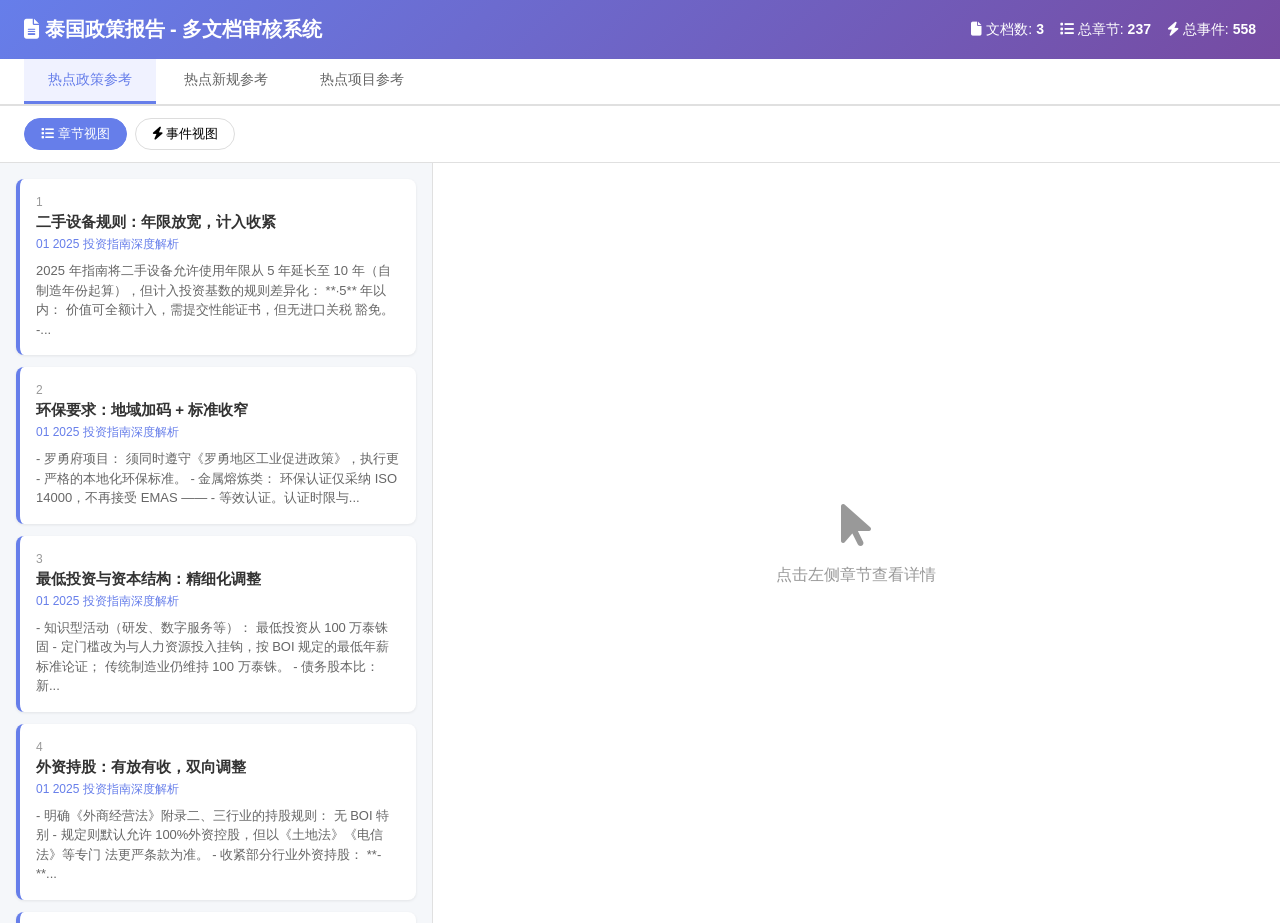
==== index.html @ d4671208 "Set tab view as default index.html" ====
<!DOCTYPE html>
<html lang="zh-CN">
<head>
    <meta charset="UTF-8">
    <meta name="viewport" content="width=device-width, initial-scale=1.0">
    <title>泰国政策报告 - 多文档审核系统</title>
    <link rel="stylesheet" href="https://cdnjs.cloudflare.com/ajax/libs/font-awesome/6.4.0/css/all.min.css">
    <style>
        * { margin: 0; padding: 0; box-sizing: border-box; }
        body { font-family: -apple-system, BlinkMacSystemFont, "Segoe UI", Roboto, sans-serif; background: #f5f7fa; color: #333; }

        .header {
            background: linear-gradient(135deg, #667eea 0%, #764ba2 100%);
            color: white; padding: 16px 24px;
            display: flex; justify-content: space-between; align-items: center;
            box-shadow: 0 2px 10px rgba(0,0,0,0.1);
        }
        .header h1 { font-size: 20px; }
        .header .stats { display: flex; gap: 16px; font-size: 14px; }

        /* Tab Bar */
        .tab-bar {
            background: white; border-bottom: 2px solid #e0e0e0;
            display: flex; padding: 0 24px; gap: 4px;
            box-shadow: 0 1px 3px rgba(0,0,0,0.05);
        }
        .tab-btn {
            padding: 12px 24px; border: none; background: transparent;
            font-size: 14px; font-weight: 500; color: #666; cursor: pointer;
            border-bottom: 3px solid transparent; transition: all 0.2s;
        }
        .tab-btn:hover { color: #333; background: #f8f9fa; }
        .tab-btn.active { color: #667eea; border-bottom-color: #667eea; background: #f0f2ff; }

        /* View Toggle */
        .view-toggle {
            display: flex; gap: 8px; padding: 12px 24px; background: white;
            border-bottom: 1px solid #e0e0e0;
        }
        .view-btn {
            padding: 6px 16px; border: 1px solid #ddd; border-radius: 20px;
            background: white; font-size: 13px; cursor: pointer; transition: all 0.2s;
        }
        .view-btn.active { background: #667eea; color: white; border-color: #667eea; }

        /* Main Content */
        .main-content { display: flex; height: calc(100vh - 140px); }

        /* Left Panel - Sections */
        .sections-panel {
            flex: 1; overflow-y: auto; padding: 16px;
            background: #f5f7fa;
        }
        .section-card {
            background: white; border-radius: 8px; padding: 16px;
            margin-bottom: 12px; box-shadow: 0 1px 3px rgba(0,0,0,0.08);
            cursor: pointer; transition: all 0.2s; border-left: 4px solid #667eea;
        }
        .section-card:hover { transform: translateX(4px); box-shadow: 0 4px 12px rgba(0,0,0,0.12); }
        .section-card.active { border-left-color: #764ba2; background: #f8f6ff; }
        .section-card .number { font-size: 12px; color: #999; margin-bottom: 4px; }
        .section-card .title { font-size: 15px; font-weight: 600; color: #333; margin-bottom: 4px; }
        .section-card .parent { font-size: 12px; color: #667eea; }
        .section-card .preview { font-size: 13px; color: #666; margin-top: 8px; line-height: 1.5; }

        /* Right Panel - Detail / Events */
        .detail-panel {
            flex: 2; overflow-y: auto; padding: 24px; background: white;
            border-left: 1px solid #e0e0e0;
        }
        .detail-placeholder {
            display: flex; flex-direction: column; align-items: center;
            justify-content: center; height: 100%; color: #999;
        }
        .detail-placeholder i { font-size: 48px; margin-bottom: 16px; }

        /* Section Detail */
        .section-detail { display: none; }
        .section-detail.active { display: block; }
        .section-detail h2 { font-size: 22px; margin-bottom: 8px; color: #333; }
        .section-detail .meta { font-size: 13px; color: #888; margin-bottom: 16px; }
        .section-detail .content {
            font-size: 15px; line-height: 1.8; color: #444;
            white-space: pre-wrap; background: #f9f9fb; padding: 16px;
            border-radius: 8px; border: 1px solid #e8e8e8;
        }

        /* Events View */
        .events-view { display: none; }
        .events-view.active { display: block; }
        .event-card {
            background: white; border-radius: 8px; padding: 16px;
            margin-bottom: 12px; border: 1px solid #e8e8e8;
            transition: all 0.2s;
        }
        .event-card:hover { box-shadow: 0 4px 12px rgba(0,0,0,0.1); }
        .event-card .source { font-size: 12px; color: #667eea; margin-bottom: 4px; }
        .event-card .domain { font-size: 14px; font-weight: 600; color: #333; margin-bottom: 8px; }
        .event-card .description { font-size: 14px; line-height: 1.6; color: #555; white-space: pre-wrap; }

        /* Responsive */
        @media (max-width: 768px) {
            .main-content { flex-direction: column; height: auto; }
            .sections-panel { max-height: 40vh; }
            .detail-panel { border-left: none; border-top: 1px solid #e0e0e0; }
        }
    </style>
</head>
<body>
    <div class="header">
        <h1><i class="fas fa-file-alt"></i> 泰国政策报告 - 多文档审核系统</h1>
        <div class="stats">
            <span><i class="fas fa-file"></i> 文档数: <strong>3</strong></span>
            <span><i class="fas fa-list"></i> 总章节: <strong id="total-sections">0</strong></span>
            <span><i class="fas fa-bolt"></i> 总事件: <strong id="total-events">0</strong></span>
        </div>
    </div>

    <div class="tab-bar" id="tab-bar"></div>

    <div class="view-toggle">
        <button class="view-btn active" data-view="sections"><i class="fas fa-list"></i> 章节视图</button>
        <button class="view-btn" data-view="events"><i class="fas fa-bolt"></i> 事件视图</button>
    </div>

    <div class="main-content">
        <div class="sections-panel" id="sections-panel"></div>
        <div class="detail-panel" id="detail-panel">
            <div class="detail-placeholder" id="placeholder">
                <i class="fas fa-mouse-pointer"></i>
                <p>点击左侧章节查看详情</p>
            </div>
            <div class="section-detail" id="section-detail"></div>
            <div class="events-view" id="events-view"></div>
        </div>
    </div>

    <script src="data_tabs.js"></script>
    <script>
        let currentDoc = 0;
        let currentView = 'sections';
        let currentSection = null;

        // Init tabs
        function initTabs() {
            const bar = document.getElementById('tab-bar');
            documentsData.forEach((doc, i) => {
                const btn = document.createElement('button');
                btn.className = 'tab-btn' + (i === 0 ? ' active' : '');
                btn.textContent = doc.name;
                btn.onclick = () => switchDoc(i);
                bar.appendChild(btn);
            });

            // Stats
            let totalS = 0, totalE = 0;
            documentsData.forEach(d => { totalS += d.sections.length; totalE += d.events.length; });
            document.getElementById('total-sections').textContent = totalS;
            document.getElementById('total-events').textContent = totalE;
        }

        function switchDoc(index) {
            currentDoc = index;
            currentSection = null;
            document.querySelectorAll('.tab-btn').forEach((btn, i) => {
                btn.classList.toggle('active', i === index);
            });
            renderSections();
            renderEvents();
            resetDetail();
        }

        function renderSections() {
            const panel = document.getElementById('sections-panel');
            const doc = documentsData[currentDoc];
            panel.innerHTML = '';
            doc.sections.forEach((s, i) => {
                const card = document.createElement('div');
                card.className = 'section-card';
                card.innerHTML = `
                    <div class="number">${s.number}</div>
                    <div class="title">${s.title}</div>
                    ${s.parent ? `<div class="parent">${s.parent}</div>` : ''}
                    <div class="preview">${s.content.substring(0, 100)}...</div>
                `;
                card.onclick = () => showSection(i);
                panel.appendChild(card);
            });
        }

        function renderEvents() {
            const view = document.getElementById('events-view');
            const doc = documentsData[currentDoc];
            view.innerHTML = '';
            doc.events.forEach(e => {
                const card = document.createElement('div');
                card.className = 'event-card';
                card.innerHTML = `
                    <div class="source"><i class="fas fa-book"></i> ${e.source}</div>
                    <div class="domain"><i class="fas fa-tag"></i> ${e.domain}</div>
                    <div class="description">${e.description}</div>
                `;
                view.appendChild(card);
            });
        }

        function showSection(index) {
            currentSection = index;
            const doc = documentsData[currentDoc];
            const s = doc.sections[index];

            // Highlight active card
            document.querySelectorAll('.section-card').forEach((card, i) => {
                card.classList.toggle('active', i === index);
            });

            // Show detail
            document.getElementById('placeholder').style.display = 'none';
            document.getElementById('section-detail').style.display = 'block';
            document.getElementById('events-view').style.display = 'none';

            const detail = document.getElementById('section-detail');
            detail.innerHTML = `
                <h2>${s.title}</h2>
                <div class="meta">
                    <span>编号: ${s.number}</span>
                    ${s.parent ? ` | 父级: ${s.parent}` : ''}
                </div>
                <div class="content">${s.content}</div>
            `;
        }

        function resetDetail() {
            document.getElementById('placeholder').style.display = 'flex';
            document.getElementById('section-detail').style.display = 'none';
            document.getElementById('events-view').style.display = 'none';
        }

        // View toggle
        document.querySelectorAll('.view-btn').forEach(btn => {
            btn.onclick = () => {
                document.querySelectorAll('.view-btn').forEach(b => b.classList.remove('active'));
                btn.classList.add('active');
                const view = btn.dataset.view;
                currentView = view;

                if (view === 'sections') {
                    document.getElementById('sections-panel').style.display = 'block';
                    if (currentSection !== null) {
                        document.getElementById('section-detail').style.display = 'block';
                        document.getElementById('events-view').style.display = 'none';
                    }
                } else {
                    document.getElementById('sections-panel').style.display = 'none';
                    document.getElementById('section-detail').style.display = 'none';
                    document.getElementById('events-view').style.display = 'block';
                    document.getElementById('placeholder').style.display = 'none';
                }
            };
        });

        // Init
        initTabs();
        renderSections();
        renderEvents();
    </script>
</body>
</html>
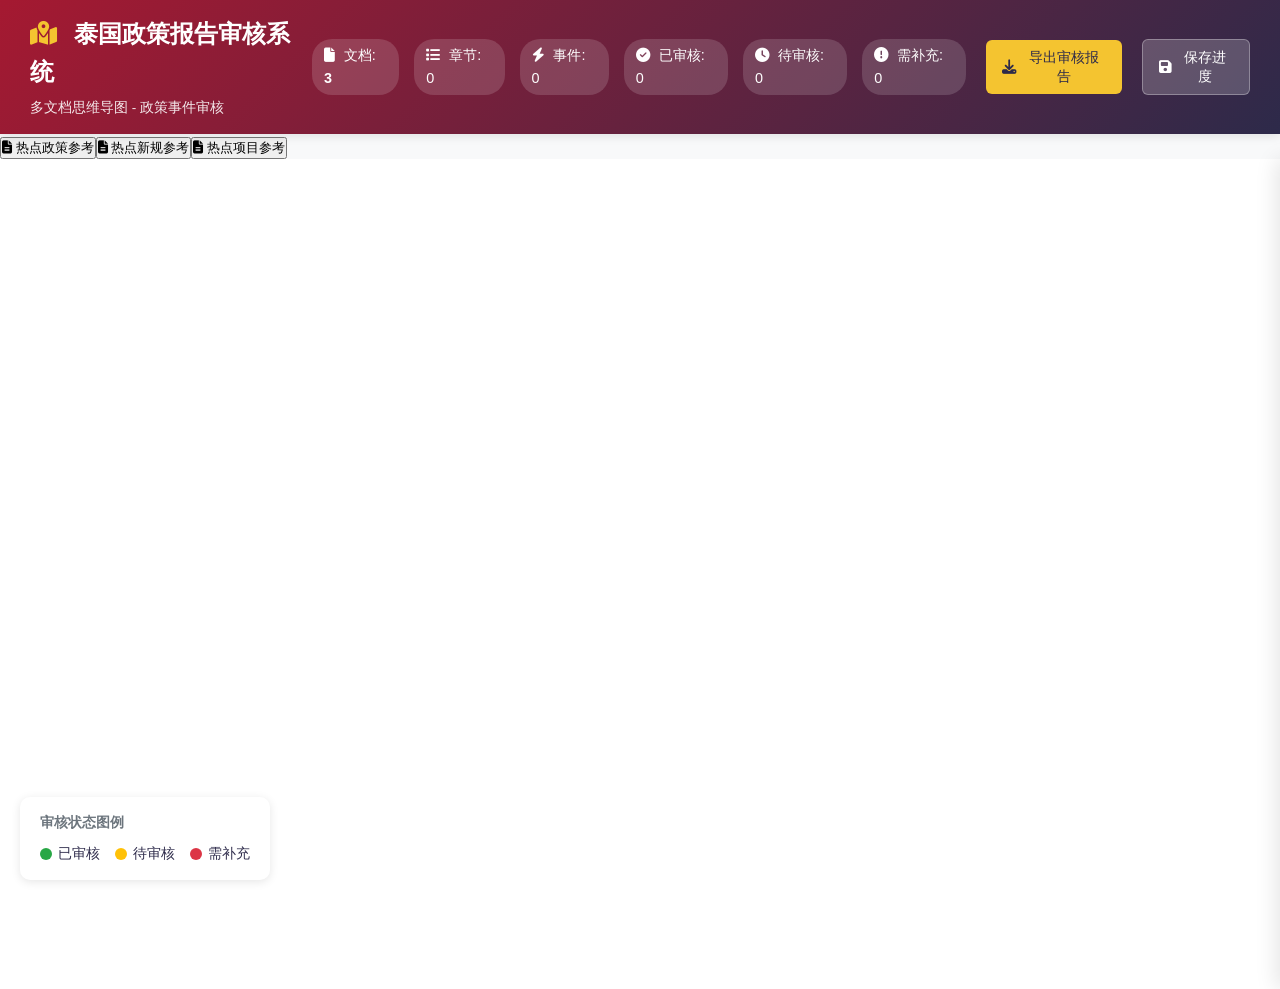
==== commit e5f49f0f: "Rebuild with full mindmap + review system - index.html: Multi-doc tab layout with mindmap + sidebar " ====
--- a/index.html
+++ b/index.html
@@ -4,265 +4,97 @@
     <meta charset="UTF-8">
     <meta name="viewport" content="width=device-width, initial-scale=1.0">
     <title>泰国政策报告 - 多文档审核系统</title>
+    <link rel="stylesheet" href="styles.css">
     <link rel="stylesheet" href="https://cdnjs.cloudflare.com/ajax/libs/font-awesome/6.4.0/css/all.min.css">
-    <style>
-        * { margin: 0; padding: 0; box-sizing: border-box; }
-        body { font-family: -apple-system, BlinkMacSystemFont, "Segoe UI", Roboto, sans-serif; background: #f5f7fa; color: #333; }
-
-        .header {
-            background: linear-gradient(135deg, #667eea 0%, #764ba2 100%);
-            color: white; padding: 16px 24px;
-            display: flex; justify-content: space-between; align-items: center;
-            box-shadow: 0 2px 10px rgba(0,0,0,0.1);
-        }
-        .header h1 { font-size: 20px; }
-        .header .stats { display: flex; gap: 16px; font-size: 14px; }
-
-        /* Tab Bar */
-        .tab-bar {
-            background: white; border-bottom: 2px solid #e0e0e0;
-            display: flex; padding: 0 24px; gap: 4px;
-            box-shadow: 0 1px 3px rgba(0,0,0,0.05);
-        }
-        .tab-btn {
-            padding: 12px 24px; border: none; background: transparent;
-            font-size: 14px; font-weight: 500; color: #666; cursor: pointer;
-            border-bottom: 3px solid transparent; transition: all 0.2s;
-        }
-        .tab-btn:hover { color: #333; background: #f8f9fa; }
-        .tab-btn.active { color: #667eea; border-bottom-color: #667eea; background: #f0f2ff; }
-
-        /* View Toggle */
-        .view-toggle {
-            display: flex; gap: 8px; padding: 12px 24px; background: white;
-            border-bottom: 1px solid #e0e0e0;
-        }
-        .view-btn {
-            padding: 6px 16px; border: 1px solid #ddd; border-radius: 20px;
-            background: white; font-size: 13px; cursor: pointer; transition: all 0.2s;
-        }
-        .view-btn.active { background: #667eea; color: white; border-color: #667eea; }
-
-        /* Main Content */
-        .main-content { display: flex; height: calc(100vh - 140px); }
-
-        /* Left Panel - Sections */
-        .sections-panel {
-            flex: 1; overflow-y: auto; padding: 16px;
-            background: #f5f7fa;
-        }
-        .section-card {
-            background: white; border-radius: 8px; padding: 16px;
-            margin-bottom: 12px; box-shadow: 0 1px 3px rgba(0,0,0,0.08);
-            cursor: pointer; transition: all 0.2s; border-left: 4px solid #667eea;
-        }
-        .section-card:hover { transform: translateX(4px); box-shadow: 0 4px 12px rgba(0,0,0,0.12); }
-        .section-card.active { border-left-color: #764ba2; background: #f8f6ff; }
-        .section-card .number { font-size: 12px; color: #999; margin-bottom: 4px; }
-        .section-card .title { font-size: 15px; font-weight: 600; color: #333; margin-bottom: 4px; }
-        .section-card .parent { font-size: 12px; color: #667eea; }
-        .section-card .preview { font-size: 13px; color: #666; margin-top: 8px; line-height: 1.5; }
-
-        /* Right Panel - Detail / Events */
-        .detail-panel {
-            flex: 2; overflow-y: auto; padding: 24px; background: white;
-            border-left: 1px solid #e0e0e0;
-        }
-        .detail-placeholder {
-            display: flex; flex-direction: column; align-items: center;
-            justify-content: center; height: 100%; color: #999;
-        }
-        .detail-placeholder i { font-size: 48px; margin-bottom: 16px; }
-
-        /* Section Detail */
-        .section-detail { display: none; }
-        .section-detail.active { display: block; }
-        .section-detail h2 { font-size: 22px; margin-bottom: 8px; color: #333; }
-        .section-detail .meta { font-size: 13px; color: #888; margin-bottom: 16px; }
-        .section-detail .content {
-            font-size: 15px; line-height: 1.8; color: #444;
-            white-space: pre-wrap; background: #f9f9fb; padding: 16px;
-            border-radius: 8px; border: 1px solid #e8e8e8;
-        }
-
-        /* Events View */
-        .events-view { display: none; }
-        .events-view.active { display: block; }
-        .event-card {
-            background: white; border-radius: 8px; padding: 16px;
-            margin-bottom: 12px; border: 1px solid #e8e8e8;
-            transition: all 0.2s;
-        }
-        .event-card:hover { box-shadow: 0 4px 12px rgba(0,0,0,0.1); }
-        .event-card .source { font-size: 12px; color: #667eea; margin-bottom: 4px; }
-        .event-card .domain { font-size: 14px; font-weight: 600; color: #333; margin-bottom: 8px; }
-        .event-card .description { font-size: 14px; line-height: 1.6; color: #555; white-space: pre-wrap; }
-
-        /* Responsive */
-        @media (max-width: 768px) {
-            .main-content { flex-direction: column; height: auto; }
-            .sections-panel { max-height: 40vh; }
-            .detail-panel { border-left: none; border-top: 1px solid #e0e0e0; }
-        }
-    </style>
 </head>
 <body>
-    <div class="header">
-        <h1><i class="fas fa-file-alt"></i> 泰国政策报告 - 多文档审核系统</h1>
-        <div class="stats">
-            <span><i class="fas fa-file"></i> 文档数: <strong>3</strong></span>
-            <span><i class="fas fa-list"></i> 总章节: <strong id="total-sections">0</strong></span>
-            <span><i class="fas fa-bolt"></i> 总事件: <strong id="total-events">0</strong></span>
+    <div class="app-container">
+        <!-- 顶部导航栏 -->
+        <header class="header">
+            <div class="header-left">
+                <h1><i class="fas fa-map-marked-alt"></i> 泰国政策报告审核系统</h1>
+                <span class="subtitle">多文档思维导图 - 政策事件审核</span>
+            </div>
+            <div class="header-right">
+                <div class="stats">
+                    <span class="stat-item"><i class="fas fa-file"></i> 文档: <strong>3</strong></span>
+                    <span class="stat-item"><i class="fas fa-list"></i> 章节: <span id="total-sections">0</span></span>
+                    <span class="stat-item"><i class="fas fa-bolt"></i> 事件: <span id="total-events">0</span></span>
+                    <span class="stat-item"><i class="fas fa-check-circle"></i> 已审核: <span id="reviewed-count">0</span></span>
+                    <span class="stat-item"><i class="fas fa-clock"></i> 待审核: <span id="pending-count">0</span></span>
+                    <span class="stat-item"><i class="fas fa-exclamation-circle"></i> 需补充: <span id="need-more-count">0</span></span>
+                </div>
+                <button id="export-btn" class="btn btn-primary"><i class="fas fa-download"></i> 导出审核报告</button>
+                <button id="save-btn" class="btn btn-secondary"><i class="fas fa-save"></i> 保存进度</button>
+            </div>
+        </header>
+
+        <!-- 文档标签页 -->
+        <div class="tab-bar" id="tab-bar"></div>
+
+        <!-- 主内容区 -->
+        <main class="main-content">
+            <!-- 思维导图区域 -->
+            <div class="mindmap-container" id="mindmap">
+                <div class="mindmap-loading">
+                    <i class="fas fa-spinner fa-spin"></i>
+                    <p>加载思维导图...</p>
+                </div>
+            </div>
+
+            <!-- 侧边栏 -->
+            <aside class="sidebar" id="sidebar">
+                <div class="sidebar-header">
+                    <h2 id="sidebar-title">选择节点查看详情</h2>
+                    <button class="close-btn" id="close-sidebar"><i class="fas fa-times"></i></button>
+                </div>
+                <div class="sidebar-content" id="sidebar-content">
+                    <div class="placeholder">
+                        <i class="fas fa-mouse-pointer"></i>
+                        <p>点击思维导图中的节点查看详细信息</p>
+                    </div>
+                </div>
+            </aside>
+        </main>
+
+        <!-- 审核状态图例 -->
+        <div class="legend">
+            <h3>审核状态图例</h3>
+            <div class="legend-items">
+                <span class="legend-item"><span class="dot reviewed"></span> 已审核</span>
+                <span class="legend-item"><span class="dot pending"></span> 待审核</span>
+                <span class="legend-item"><span class="dot need-more"></span> 需补充</span>
+            </div>
         </div>
     </div>
 
-    <div class="tab-bar" id="tab-bar"></div>
-
-    <div class="view-toggle">
-        <button class="view-btn active" data-view="sections"><i class="fas fa-list"></i> 章节视图</button>
-        <button class="view-btn" data-view="events"><i class="fas fa-bolt"></i> 事件视图</button>
-    </div>
-
-    <div class="main-content">
-        <div class="sections-panel" id="sections-panel"></div>
-        <div class="detail-panel" id="detail-panel">
-            <div class="detail-placeholder" id="placeholder">
-                <i class="fas fa-mouse-pointer"></i>
-                <p>点击左侧章节查看详情</p>
+    <!-- 注释模态框 -->
+    <div class="modal" id="note-modal">
+        <div class="modal-content">
+            <div class="modal-header">
+                <h3><i class="fas fa-sticky-note"></i> 添加审核注释</h3>
+                <button class="close-btn" id="close-modal"><i class="fas fa-times"></i></button>
             </div>
-            <div class="section-detail" id="section-detail"></div>
-            <div class="events-view" id="events-view"></div>
+            <div class="modal-body">
+                <textarea id="note-text" placeholder="输入审核注释...&#10;&#10;例如：&#10;- 该政策已过时，需要更新&#10;- 缺少2026年最新数据&#10;- 建议补充泰国东部经济走廊最新政策"></textarea>
+                <div class="note-tags">
+                    <label>快速标签：</label>
+                    <button class="tag-btn" data-tag="需要更新">需要更新</button>
+                    <button class="tag-btn" data-tag="内容缺失">内容缺失</button>
+                    <button class="tag-btn" data-tag="政策过时">政策过时</button>
+                    <button class="tag-btn" data-tag="建议补充">建议补充</button>
+                </div>
+            </div>
+            <div class="modal-footer">
+                <button class="btn btn-secondary" id="cancel-note">取消</button>
+                <button class="btn btn-primary" id="save-note">保存注释</button>
+            </div>
         </div>
     </div>
 
+    <script src="https://d3js.org/d3.v7.min.js"></script>
     <script src="data_tabs.js"></script>
-    <script>
-        let currentDoc = 0;
-        let currentView = 'sections';
-        let currentSection = null;
-
-        // Init tabs
-        function initTabs() {
-            const bar = document.getElementById('tab-bar');
-            documentsData.forEach((doc, i) => {
-                const btn = document.createElement('button');
-                btn.className = 'tab-btn' + (i === 0 ? ' active' : '');
-                btn.textContent = doc.name;
-                btn.onclick = () => switchDoc(i);
-                bar.appendChild(btn);
-            });
-
-            // Stats
-            let totalS = 0, totalE = 0;
-            documentsData.forEach(d => { totalS += d.sections.length; totalE += d.events.length; });
-            document.getElementById('total-sections').textContent = totalS;
-            document.getElementById('total-events').textContent = totalE;
-        }
-
-        function switchDoc(index) {
-            currentDoc = index;
-            currentSection = null;
-            document.querySelectorAll('.tab-btn').forEach((btn, i) => {
-                btn.classList.toggle('active', i === index);
-            });
-            renderSections();
-            renderEvents();
-            resetDetail();
-        }
-
-        function renderSections() {
-            const panel = document.getElementById('sections-panel');
-            const doc = documentsData[currentDoc];
-            panel.innerHTML = '';
-            doc.sections.forEach((s, i) => {
-                const card = document.createElement('div');
-                card.className = 'section-card';
-                card.innerHTML = `
-                    <div class="number">${s.number}</div>
-                    <div class="title">${s.title}</div>
-                    ${s.parent ? `<div class="parent">${s.parent}</div>` : ''}
-                    <div class="preview">${s.content.substring(0, 100)}...</div>
-                `;
-                card.onclick = () => showSection(i);
-                panel.appendChild(card);
-            });
-        }
-
-        function renderEvents() {
-            const view = document.getElementById('events-view');
-            const doc = documentsData[currentDoc];
-            view.innerHTML = '';
-            doc.events.forEach(e => {
-                const card = document.createElement('div');
-                card.className = 'event-card';
-                card.innerHTML = `
-                    <div class="source"><i class="fas fa-book"></i> ${e.source}</div>
-                    <div class="domain"><i class="fas fa-tag"></i> ${e.domain}</div>
-                    <div class="description">${e.description}</div>
-                `;
-                view.appendChild(card);
-            });
-        }
-
-        function showSection(index) {
-            currentSection = index;
-            const doc = documentsData[currentDoc];
-            const s = doc.sections[index];
-
-            // Highlight active card
-            document.querySelectorAll('.section-card').forEach((card, i) => {
-                card.classList.toggle('active', i === index);
-            });
-
-            // Show detail
-            document.getElementById('placeholder').style.display = 'none';
-            document.getElementById('section-detail').style.display = 'block';
-            document.getElementById('events-view').style.display = 'none';
-
-            const detail = document.getElementById('section-detail');
-            detail.innerHTML = `
-                <h2>${s.title}</h2>
-                <div class="meta">
-                    <span>编号: ${s.number}</span>
-                    ${s.parent ? ` | 父级: ${s.parent}` : ''}
-                </div>
-                <div class="content">${s.content}</div>
-            `;
-        }
-
-        function resetDetail() {
-            document.getElementById('placeholder').style.display = 'flex';
-            document.getElementById('section-detail').style.display = 'none';
-            document.getElementById('events-view').style.display = 'none';
-        }
-
-        // View toggle
-        document.querySelectorAll('.view-btn').forEach(btn => {
-            btn.onclick = () => {
-                document.querySelectorAll('.view-btn').forEach(b => b.classList.remove('active'));
-                btn.classList.add('active');
-                const view = btn.dataset.view;
-                currentView = view;
-
-                if (view === 'sections') {
-                    document.getElementById('sections-panel').style.display = 'block';
-                    if (currentSection !== null) {
-                        document.getElementById('section-detail').style.display = 'block';
-                        document.getElementById('events-view').style.display = 'none';
-                    }
-                } else {
-                    document.getElementById('sections-panel').style.display = 'none';
-                    document.getElementById('section-detail').style.display = 'none';
-                    document.getElementById('events-view').style.display = 'block';
-                    document.getElementById('placeholder').style.display = 'none';
-                }
-            };
-        });
-
-        // Init
-        initTabs();
-        renderSections();
-        renderEvents();
-    </script>
+    <script src="mindmap_tabs.js"></script>
+    <script src="app_tabs.js"></script>
 </body>
 </html>
--- a/styles.css
+++ b/styles.css
@@ -0,0 +1,769 @@
+/* 泰国主题色 */
+:root {
+    --thai-red: #A51931;
+    --thai-blue: #2D2A4A;
+    --thai-white: #FFFFFF;
+    --thai-gold: #F4C430;
+    --bg-primary: #F8F9FA;
+    --bg-secondary: #FFFFFF;
+    --text-primary: #2D2A4A;
+    --text-secondary: #6C757D;
+    --border-color: #DEE2E6;
+    --shadow: 0 2px 10px rgba(0,0,0,0.1);
+    --shadow-hover: 0 4px 20px rgba(0,0,0,0.15);
+
+    /* 审核状态颜色 */
+    --status-reviewed: #28A745;
+    --status-pending: #FFC107;
+    --status-need-more: #DC3545;
+}
+
+* {
+    margin: 0;
+    padding: 0;
+    box-sizing: border-box;
+}
+
+body {
+    font-family: -apple-system, BlinkMacSystemFont, "Segoe UI", Roboto, "Helvetica Neue", Arial, sans-serif;
+    background-color: var(--bg-primary);
+    color: var(--text-primary);
+    line-height: 1.6;
+}
+
+/* 顶部导航栏 */
+.header {
+    background: linear-gradient(135deg, var(--thai-red), var(--thai-blue));
+    color: var(--thai-white);
+    padding: 15px 30px;
+    display: flex;
+    justify-content: space-between;
+    align-items: center;
+    box-shadow: var(--shadow);
+    position: sticky;
+    top: 0;
+    z-index: 100;
+}
+
+.header h1 {
+    font-size: 1.5rem;
+    font-weight: 600;
+}
+
+.header h1 i {
+    margin-right: 10px;
+    color: var(--thai-gold);
+}
+
+.subtitle {
+    font-size: 0.85rem;
+    opacity: 0.9;
+    margin-top: 5px;
+    display: block;
+}
+
+.header-right {
+    display: flex;
+    align-items: center;
+    gap: 20px;
+}
+
+.stats {
+    display: flex;
+    gap: 15px;
+}
+
+.stat-item {
+    font-size: 0.9rem;
+    padding: 5px 12px;
+    background: rgba(255,255,255,0.15);
+    border-radius: 20px;
+}
+
+.stat-item i {
+    margin-right: 5px;
+}
+
+/* 按钮样式 */
+.btn {
+    padding: 8px 16px;
+    border: none;
+    border-radius: 6px;
+    cursor: pointer;
+    font-size: 0.9rem;
+    transition: all 0.3s ease;
+    display: flex;
+    align-items: center;
+    gap: 6px;
+}
+
+.btn-primary {
+    background-color: var(--thai-gold);
+    color: var(--thai-blue);
+}
+
+.btn-primary:hover {
+    background-color: #E6B800;
+    transform: translateY(-1px);
+}
+
+.btn-secondary {
+    background-color: rgba(255,255,255,0.2);
+    color: var(--thai-white);
+    border: 1px solid rgba(255,255,255,0.3);
+}
+
+.btn-secondary:hover {
+    background-color: rgba(255,255,255,0.3);
+}
+
+/* 主内容区 */
+.main-content {
+    display: flex;
+    height: calc(100vh - 70px);
+    position: relative;
+}
+
+/* 思维导图容器 */
+.mindmap-container {
+    flex: 1;
+    overflow: hidden;
+    background-color: var(--bg-secondary);
+    position: relative;
+}
+
+.mindmap-loading {
+    position: absolute;
+    top: 50%;
+    left: 50%;
+    transform: translate(-50%, -50%);
+    text-align: center;
+    color: var(--text-secondary);
+}
+
+.mindmap-loading i {
+    font-size: 3rem;
+    margin-bottom: 15px;
+    color: var(--thai-red);
+}
+
+/* SVG样式 */
+.mindmap-svg {
+    width: 100%;
+    height: 100%;
+}
+
+.node {
+    cursor: pointer;
+}
+
+.node rect {
+    stroke-width: 2px;
+    rx: 8;
+    ry: 8;
+    transition: all 0.3s ease;
+}
+
+.node:hover rect {
+    filter: brightness(1.1);
+    stroke-width: 3px;
+}
+
+.node text {
+    font-size: 13px;
+    fill: var(--text-primary);
+}
+
+.link {
+    fill: none;
+    stroke: var(--border-color);
+    stroke-width: 2px;
+    stroke-opacity: 0.6;
+}
+
+/* 节点状态颜色 */
+.node-reviewed rect {
+    fill: #D4EDDA;
+    stroke: var(--status-reviewed);
+}
+
+.node-pending rect {
+    fill: #FFF3CD;
+    stroke: var(--status-pending);
+}
+
+.node-need-more rect {
+    fill: #F8D7DA;
+    stroke: var(--status-need-more);
+}
+
+/* 侧边栏 */
+.sidebar {
+    width: 450px;
+    background: var(--bg-secondary);
+    border-left: 1px solid var(--border-color);
+    display: flex;
+    flex-direction: column;
+    transform: translateX(100%);
+    transition: transform 0.3s ease;
+    position: absolute;
+    right: 0;
+    top: 0;
+    bottom: 0;
+    z-index: 50;
+    box-shadow: -4px 0 20px rgba(0,0,0,0.1);
+}
+
+.sidebar.open {
+    transform: translateX(0);
+}
+
+.sidebar-header {
+    padding: 20px;
+    background: linear-gradient(135deg, var(--thai-red), var(--thai-blue));
+    color: var(--thai-white);
+    display: flex;
+    justify-content: space-between;
+    align-items: center;
+}
+
+.sidebar-header h2 {
+    font-size: 1.1rem;
+    font-weight: 600;
+}
+
+.close-btn {
+    background: none;
+    border: none;
+    color: var(--thai-white);
+    font-size: 1.2rem;
+    cursor: pointer;
+    padding: 5px;
+    opacity: 0.8;
+    transition: opacity 0.2s;
+}
+
+.close-btn:hover {
+    opacity: 1;
+}
+
+.sidebar-content {
+    flex: 1;
+    overflow-y: auto;
+    padding: 20px;
+}
+
+.placeholder {
+    text-align: center;
+    color: var(--text-secondary);
+    padding: 40px 20px;
+}
+
+.placeholder i {
+    font-size: 3rem;
+    margin-bottom: 15px;
+    opacity: 0.5;
+}
+
+/* 节点详情卡片 */
+.node-detail {
+    display: none;
+}
+
+.node-detail.active {
+    display: block;
+}
+
+.detail-header {
+    margin-bottom: 20px;
+}
+
+.detail-header h3 {
+    color: var(--thai-blue);
+    font-size: 1.2rem;
+    margin-bottom: 10px;
+    padding-bottom: 10px;
+    border-bottom: 2px solid var(--thai-red);
+}
+
+.status-selector {
+    display: flex;
+    gap: 10px;
+    margin-bottom: 15px;
+}
+
+.status-btn {
+    padding: 6px 12px;
+    border: 2px solid;
+    border-radius: 20px;
+    cursor: pointer;
+    font-size: 0.85rem;
+    transition: all 0.3s ease;
+    background: transparent;
+}
+
+.status-btn.reviewed {
+    border-color: var(--status-reviewed);
+    color: var(--status-reviewed);
+}
+
+.status-btn.reviewed.active, .status-btn.reviewed:hover {
+    background: var(--status-reviewed);
+    color: white;
+}
+
+.status-btn.pending {
+    border-color: var(--status-pending);
+    color: var(--status-pending);
+}
+
+.status-btn.pending.active, .status-btn.pending:hover {
+    background: var(--status-pending);
+    color: var(--thai-blue);
+}
+
+.status-btn.need-more {
+    border-color: var(--status-need-more);
+    color: var(--status-need-more);
+}
+
+.status-btn.need-more.active, .status-btn.need-more:hover {
+    background: var(--status-need-more);
+    color: white;
+}
+
+/* 内容区域 */
+.content-section {
+    margin-bottom: 20px;
+}
+
+.content-section h4 {
+    color: var(--thai-blue);
+    font-size: 0.95rem;
+    margin-bottom: 10px;
+    display: flex;
+    align-items: center;
+    gap: 8px;
+}
+
+.content-section h4 i {
+    color: var(--thai-red);
+}
+
+.content-box {
+    background: var(--bg-primary);
+    border: 1px solid var(--border-color);
+    border-radius: 8px;
+    padding: 15px;
+    font-size: 0.9rem;
+    line-height: 1.8;
+    max-height: 300px;
+    overflow-y: auto;
+}
+
+.content-box.original {
+    white-space: pre-wrap;
+}
+
+/* 链接列表 */
+.links-list {
+    list-style: none;
+}
+
+.link-item {
+    background: var(--bg-primary);
+    border: 1px solid var(--border-color);
+    border-radius: 8px;
+    padding: 12px;
+    margin-bottom: 10px;
+    transition: all 0.3s ease;
+}
+
+.link-item:hover {
+    border-color: var(--thai-red);
+    box-shadow: var(--shadow);
+}
+
+.link-url {
+    color: var(--thai-blue);
+    text-decoration: none;
+    font-weight: 500;
+    word-break: break-all;
+    display: block;
+    margin-bottom: 8px;
+}
+
+.link-url:hover {
+    color: var(--thai-red);
+}
+
+.link-description {
+    font-size: 0.85rem;
+    color: var(--text-secondary);
+    padding-left: 12px;
+    border-left: 3px solid var(--thai-gold);
+}
+
+.link-actions {
+    display: flex;
+    gap: 8px;
+    margin-top: 10px;
+}
+
+.link-btn {
+    padding: 4px 10px;
+    border: 1px solid var(--border-color);
+    border-radius: 4px;
+    background: white;
+    cursor: pointer;
+    font-size: 0.8rem;
+    transition: all 0.2s;
+}
+
+.link-btn:hover {
+    background: var(--thai-red);
+    color: white;
+    border-color: var(--thai-red);
+}
+
+/* 注释区域 */
+.notes-section {
+    margin-top: 20px;
+}
+
+.note-card {
+    background: #FFF9C4;
+    border-left: 4px solid var(--thai-gold);
+    padding: 12px;
+    margin-bottom: 10px;
+    border-radius: 0 8px 8px 0;
+    position: relative;
+}
+
+.note-card .note-time {
+    font-size: 0.75rem;
+    color: var(--text-secondary);
+    margin-bottom: 5px;
+}
+
+.note-card .note-text {
+    font-size: 0.9rem;
+    line-height: 1.5;
+}
+
+.note-card .delete-note {
+    position: absolute;
+    top: 8px;
+    right: 8px;
+    background: none;
+    border: none;
+    color: var(--text-secondary);
+    cursor: pointer;
+    opacity: 0.5;
+}
+
+.note-card .delete-note:hover {
+    opacity: 1;
+    color: var(--status-need-more);
+}
+
+/* 图例 */
+.legend {
+    position: fixed;
+    bottom: 20px;
+    left: 20px;
+    background: var(--bg-secondary);
+    padding: 15px 20px;
+    border-radius: 10px;
+    box-shadow: var(--shadow);
+    z-index: 40;
+}
+
+.legend h3 {
+    font-size: 0.85rem;
+    color: var(--text-secondary);
+    margin-bottom: 10px;
+}
+
+.legend-items {
+    display: flex;
+    gap: 15px;
+}
+
+.legend-item {
+    display: flex;
+    align-items: center;
+    gap: 6px;
+    font-size: 0.85rem;
+}
+
+.dot {
+    width: 12px;
+    height: 12px;
+    border-radius: 50%;
+}
+
+.dot.reviewed { background: var(--status-reviewed); }
+.dot.pending { background: var(--status-pending); }
+.dot.need-more { background: var(--status-need-more); }
+
+/* 模态框 */
+.modal {
+    display: none;
+    position: fixed;
+    top: 0;
+    left: 0;
+    width: 100%;
+    height: 100%;
+    background: rgba(0,0,0,0.5);
+    z-index: 200;
+    align-items: center;
+    justify-content: center;
+}
+
+.modal.active {
+    display: flex;
+}
+
+.modal-content {
+    background: var(--bg-secondary);
+    border-radius: 12px;
+    width: 90%;
+    max-width: 500px;
+    max-height: 80vh;
+    overflow: hidden;
+    display: flex;
+    flex-direction: column;
+    box-shadow: 0 10px 40px rgba(0,0,0,0.2);
+}
+
+.modal-wide {
+    max-width: 900px;
+}
+
+.modal-header {
+    padding: 20px;
+    background: linear-gradient(135deg, var(--thai-red), var(--thai-blue));
+    color: var(--thai-white);
+    display: flex;
+    justify-content: space-between;
+    align-items: center;
+}
+
+.modal-header h3 {
+    font-size: 1.1rem;
+}
+
+.modal-body {
+    padding: 20px;
+    flex: 1;
+    overflow-y: auto;
+}
+
+.modal-body textarea {
+    width: 100%;
+    height: 150px;
+    padding: 12px;
+    border: 1px solid var(--border-color);
+    border-radius: 8px;
+    resize: vertical;
+    font-size: 0.95rem;
+    line-height: 1.5;
+}
+
+.modal-body textarea:focus {
+    outline: none;
+    border-color: var(--thai-red);
+}
+
+.note-tags {
+    margin-top: 15px;
+    display: flex;
+    align-items: center;
+    gap: 8px;
+    flex-wrap: wrap;
+}
+
+.note-tags label {
+    font-size: 0.85rem;
+    color: var(--text-secondary);
+}
+
+.tag-btn {
+    padding: 4px 10px;
+    border: 1px solid var(--border-color);
+    border-radius: 15px;
+    background: white;
+    cursor: pointer;
+    font-size: 0.8rem;
+    transition: all 0.2s;
+}
+
+.tag-btn:hover {
+    background: var(--thai-red);
+    color: white;
+    border-color: var(--thai-red);
+}
+
+.modal-footer {
+    padding: 15px 20px;
+    background: var(--bg-primary);
+    display: flex;
+    justify-content: flex-end;
+    gap: 10px;
+}
+
+/* 对比模态框 */
+.compare-body {
+    display: flex;
+    gap: 20px;
+}
+
+.compare-panel {
+    flex: 1;
+}
+
+.compare-panel h4 {
+    margin-bottom: 10px;
+    color: var(--thai-blue);
+    font-size: 1rem;
+}
+
+.compare-content {
+    background: var(--bg-primary);
+    border: 1px solid var(--border-color);
+    border-radius: 8px;
+    padding: 15px;
+    height: 300px;
+    overflow-y: auto;
+    font-size: 0.9rem;
+    line-height: 1.6;
+}
+
+.compare-actions {
+    display: flex;
+    gap: 20px;
+    margin-right: auto;
+}
+
+.compare-actions label {
+    display: flex;
+    align-items: center;
+    gap: 6px;
+    cursor: pointer;
+    font-size: 0.9rem;
+}
+
+.fetch-loading {
+    text-align: center;
+    padding: 40px;
+    color: var(--text-secondary);
+}
+
+.fetch-loading i {
+    font-size: 2rem;
+    margin-bottom: 10px;
+    color: var(--thai-red);
+}
+
+/* 响应式设计 */
+@media (max-width: 1200px) {
+    .sidebar {
+        width: 380px;
+    }
+}
+
+@media (max-width: 992px) {
+    .header {
+        flex-direction: column;
+        gap: 15px;
+        padding: 15px;
+    }
+
+    .header-right {
+        flex-wrap: wrap;
+        justify-content: center;
+    }
+
+    .stats {
+        flex-wrap: wrap;
+        justify-content: center;
+    }
+}
+
+@media (max-width: 768px) {
+    .sidebar {
+        width: 100%;
+    }
+
+    .compare-body {
+        flex-direction: column;
+    }
+
+    .legend {
+        left: 10px;
+        bottom: 10px;
+    }
+}
+
+/* 动画 */
+@keyframes fadeIn {
+    from { opacity: 0; }
+    to { opacity: 1; }
+}
+
+@keyframes slideIn {
+    from { transform: translateX(100%); }
+    to { transform: translateX(0); }
+}
+
+.fade-in {
+    animation: fadeIn 0.3s ease;
+}
+
+/* 工具提示 */
+.tooltip {
+    position: absolute;
+    background: var(--thai-blue);
+    color: white;
+    padding: 8px 12px;
+    border-radius: 6px;
+    font-size: 0.8rem;
+    pointer-events: none;
+    opacity: 0;
+    transition: opacity 0.2s;
+    z-index: 1000;
+    max-width: 250px;
+}
+
+.tooltip.show {
+    opacity: 1;
+}
+
+/* 展开/折叠指示器 */
+.expand-indicator {
+    font-size: 10px;
+    fill: var(--text-secondary);
+}
+
+/* 搜索框 */
+.search-box {
+    position: absolute;
+    top: 20px;
+    left: 20px;
+    z-index: 60;
+}
+
+.search-box input {
+    padding: 10px 15px;
+    border: 1px solid var(--border-color);
+    border-radius: 25px;
+    width: 250px;
+    font-size: 0.9rem;
+    box-shadow: var(--shadow);
+}
+
+.search-box input:focus {
+    outline: none;
+    border-color: var(--thai-red);
+}
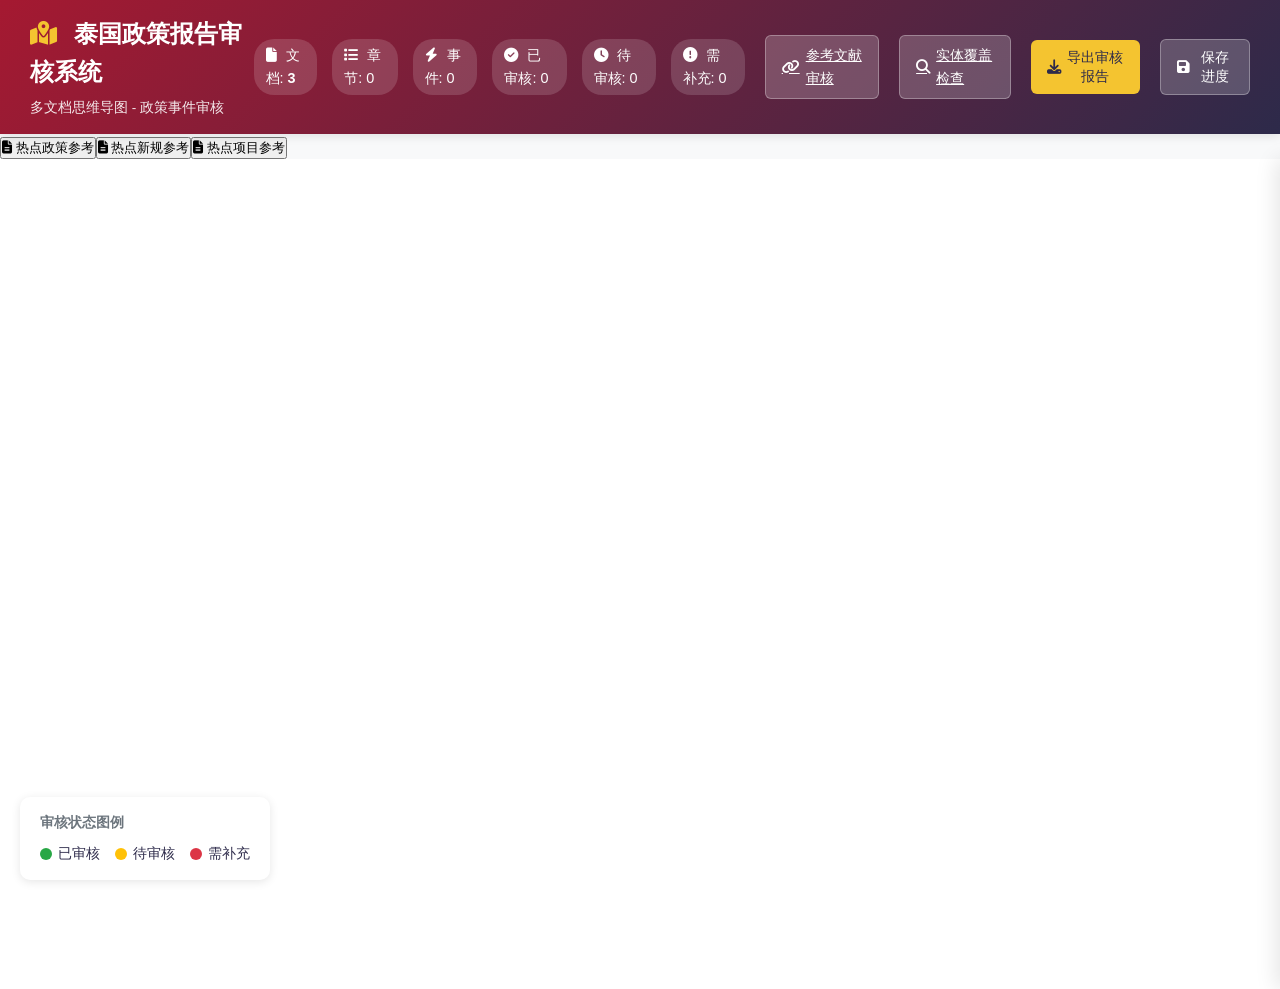
==== commit d5d5445f: "feat: 添加参考文献审核页面 - 核心功能" ====
--- a/index.html
+++ b/index.html
@@ -24,6 +24,8 @@
                     <span class="stat-item"><i class="fas fa-clock"></i> 待审核: <span id="pending-count">0</span></span>
                     <span class="stat-item"><i class="fas fa-exclamation-circle"></i> 需补充: <span id="need-more-count">0</span></span>
                 </div>
+                <a href="links.html" class="btn btn-secondary"><i class="fas fa-link"></i> 参考文献审核</a>
+                <a href="entities.html" class="btn btn-secondary"><i class="fas fa-search"></i> 实体覆盖检查</a>
                 <button id="export-btn" class="btn btn-primary"><i class="fas fa-download"></i> 导出审核报告</button>
                 <button id="save-btn" class="btn btn-secondary"><i class="fas fa-save"></i> 保存进度</button>
             </div>
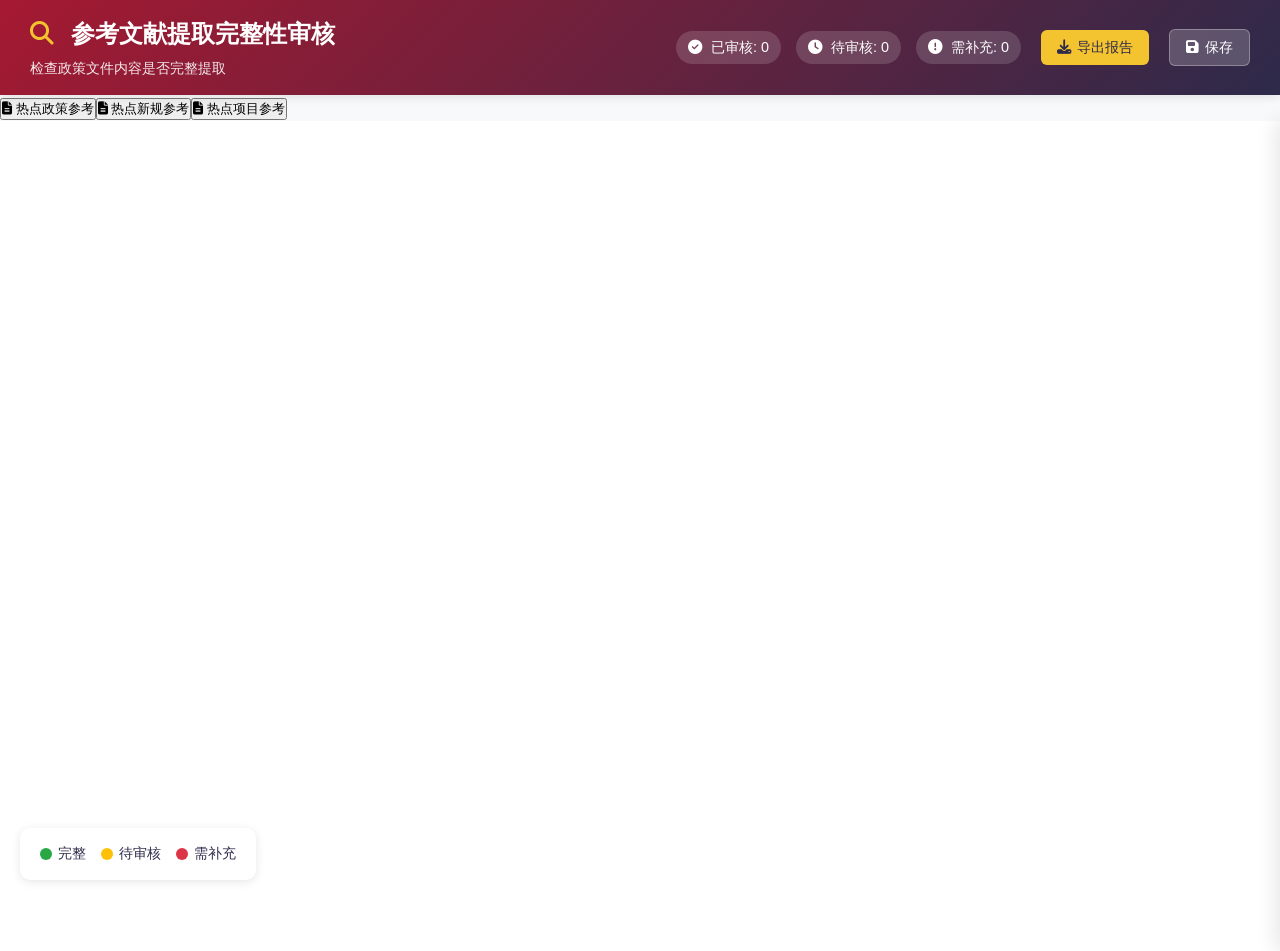
==== commit d1fa0c56: "Refocus on completeness review purpose - Core goal: review completeness of reference extraction - Si" ====
--- a/index.html
+++ b/index.html
@@ -3,67 +3,56 @@
 <head>
     <meta charset="UTF-8">
     <meta name="viewport" content="width=device-width, initial-scale=1.0">
-    <title>泰国政策报告 - 多文档审核系统</title>
+    <title>参考文献提取完整性审核</title>
     <link rel="stylesheet" href="styles.css">
     <link rel="stylesheet" href="https://cdnjs.cloudflare.com/ajax/libs/font-awesome/6.4.0/css/all.min.css">
 </head>
 <body>
     <div class="app-container">
-        <!-- 顶部导航栏 -->
         <header class="header">
             <div class="header-left">
-                <h1><i class="fas fa-map-marked-alt"></i> 泰国政策报告审核系统</h1>
-                <span class="subtitle">多文档思维导图 - 政策事件审核</span>
+                <h1><i class="fas fa-search"></i> 参考文献提取完整性审核</h1>
+                <span class="subtitle">检查政策文件内容是否完整提取</span>
             </div>
             <div class="header-right">
                 <div class="stats">
-                    <span class="stat-item"><i class="fas fa-file"></i> 文档: <strong>3</strong></span>
-                    <span class="stat-item"><i class="fas fa-list"></i> 章节: <span id="total-sections">0</span></span>
-                    <span class="stat-item"><i class="fas fa-bolt"></i> 事件: <span id="total-events">0</span></span>
                     <span class="stat-item"><i class="fas fa-check-circle"></i> 已审核: <span id="reviewed-count">0</span></span>
                     <span class="stat-item"><i class="fas fa-clock"></i> 待审核: <span id="pending-count">0</span></span>
                     <span class="stat-item"><i class="fas fa-exclamation-circle"></i> 需补充: <span id="need-more-count">0</span></span>
                 </div>
-                <a href="links.html" class="btn btn-secondary"><i class="fas fa-link"></i> 参考文献审核</a>
-                <a href="entities.html" class="btn btn-secondary"><i class="fas fa-search"></i> 实体覆盖检查</a>
-                <button id="export-btn" class="btn btn-primary"><i class="fas fa-download"></i> 导出审核报告</button>
-                <button id="save-btn" class="btn btn-secondary"><i class="fas fa-save"></i> 保存进度</button>
+                <button id="export-btn" class="btn btn-primary"><i class="fas fa-download"></i> 导出报告</button>
+                <button id="save-btn" class="btn btn-secondary"><i class="fas fa-save"></i> 保存</button>
             </div>
         </header>
 
         <!-- 文档标签页 -->
         <div class="tab-bar" id="tab-bar"></div>
 
-        <!-- 主内容区 -->
         <main class="main-content">
-            <!-- 思维导图区域 -->
             <div class="mindmap-container" id="mindmap">
                 <div class="mindmap-loading">
                     <i class="fas fa-spinner fa-spin"></i>
-                    <p>加载思维导图...</p>
+                    <p>加载中...</p>
                 </div>
             </div>
 
-            <!-- 侧边栏 -->
             <aside class="sidebar" id="sidebar">
                 <div class="sidebar-header">
-                    <h2 id="sidebar-title">选择节点查看详情</h2>
+                    <h2 id="sidebar-title">选择节点查看</h2>
                     <button class="close-btn" id="close-sidebar"><i class="fas fa-times"></i></button>
                 </div>
                 <div class="sidebar-content" id="sidebar-content">
                     <div class="placeholder">
                         <i class="fas fa-mouse-pointer"></i>
-                        <p>点击思维导图中的节点查看详细信息</p>
+                        <p>点击思维导图节点审核内容完整性</p>
                     </div>
                 </div>
             </aside>
         </main>
 
-        <!-- 审核状态图例 -->
         <div class="legend">
-            <h3>审核状态图例</h3>
             <div class="legend-items">
-                <span class="legend-item"><span class="dot reviewed"></span> 已审核</span>
+                <span class="legend-item"><span class="dot reviewed"></span> 完整</span>
                 <span class="legend-item"><span class="dot pending"></span> 待审核</span>
                 <span class="legend-item"><span class="dot need-more"></span> 需补充</span>
             </div>
@@ -74,22 +63,22 @@
     <div class="modal" id="note-modal">
         <div class="modal-content">
             <div class="modal-header">
-                <h3><i class="fas fa-sticky-note"></i> 添加审核注释</h3>
+                <h3><i class="fas fa-sticky-note"></i> 记录问题</h3>
                 <button class="close-btn" id="close-modal"><i class="fas fa-times"></i></button>
             </div>
             <div class="modal-body">
-                <textarea id="note-text" placeholder="输入审核注释...&#10;&#10;例如：&#10;- 该政策已过时，需要更新&#10;- 缺少2026年最新数据&#10;- 建议补充泰国东部经济走廊最新政策"></textarea>
+                <textarea id="note-text" placeholder="记录提取问题...&#10;&#10;例如：&#10;- 内容截断，缺少后半部分&#10;- 表格数据未提取&#10;- 缺少关键政策条款"></textarea>
                 <div class="note-tags">
                     <label>快速标签：</label>
-                    <button class="tag-btn" data-tag="需要更新">需要更新</button>
-                    <button class="tag-btn" data-tag="内容缺失">内容缺失</button>
-                    <button class="tag-btn" data-tag="政策过时">政策过时</button>
-                    <button class="tag-btn" data-tag="建议补充">建议补充</button>
+                    <button class="tag-btn" data-tag="内容截断">内容截断</button>
+                    <button class="tag-btn" data-tag="表格丢失">表格丢失</button>
+                    <button class="tag-btn" data-tag="缺少条款">缺少条款</button>
+                    <button class="tag-btn" data-tag="格式错误">格式错误</button>
                 </div>
             </div>
             <div class="modal-footer">
                 <button class="btn btn-secondary" id="cancel-note">取消</button>
-                <button class="btn btn-primary" id="save-note">保存注释</button>
+                <button class="btn btn-primary" id="save-note">保存</button>
             </div>
         </div>
     </div>
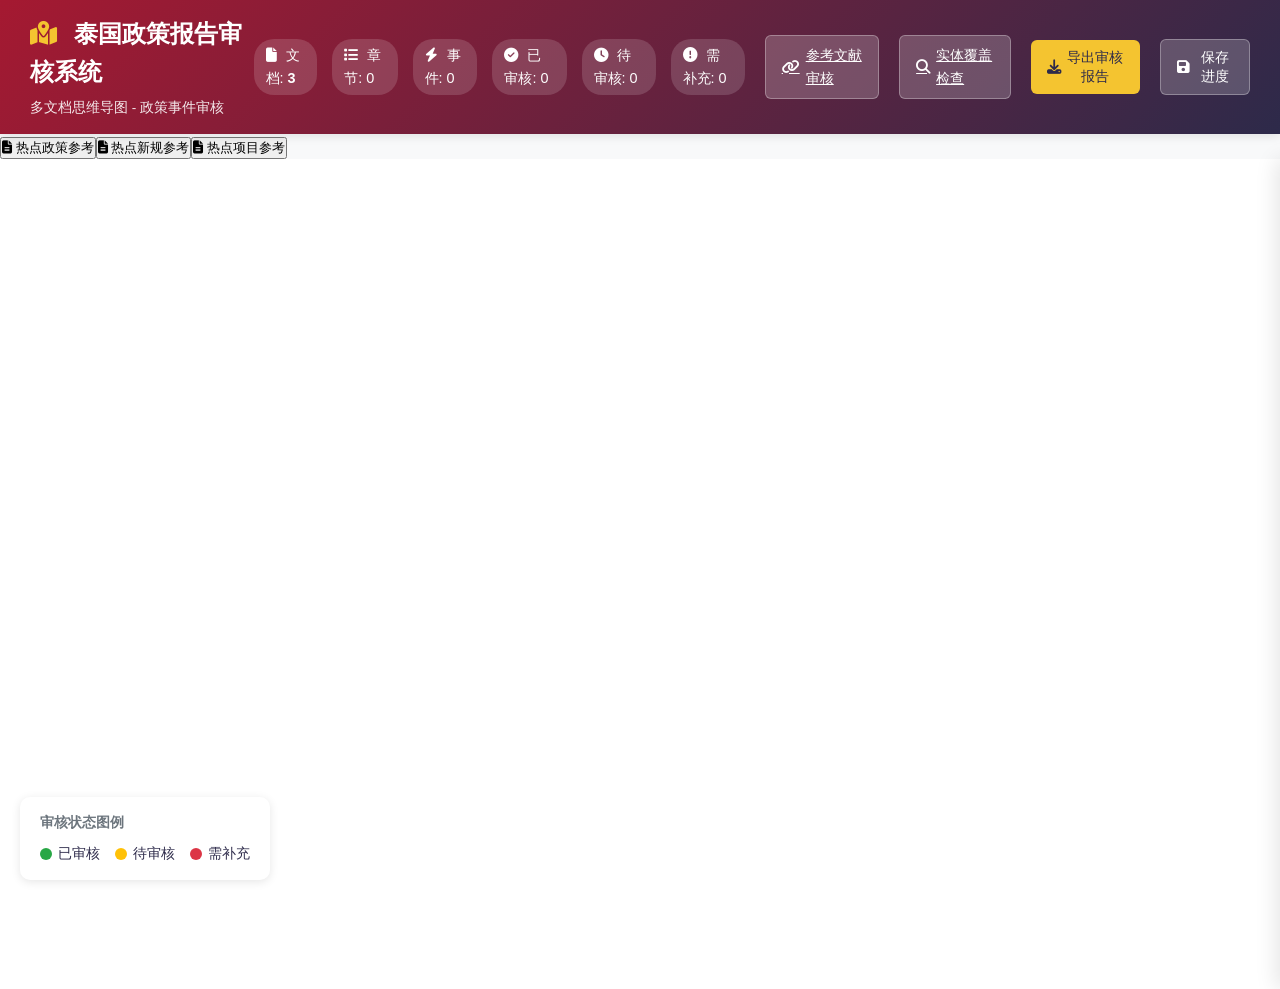
==== commit 99c091a3: "Resolve merge conflict" ====
--- a/index.html
+++ b/index.html
@@ -3,56 +3,67 @@
 <head>
     <meta charset="UTF-8">
     <meta name="viewport" content="width=device-width, initial-scale=1.0">
-    <title>参考文献提取完整性审核</title>
+    <title>泰国政策报告 - 多文档审核系统</title>
     <link rel="stylesheet" href="styles.css">
     <link rel="stylesheet" href="https://cdnjs.cloudflare.com/ajax/libs/font-awesome/6.4.0/css/all.min.css">
 </head>
 <body>
     <div class="app-container">
+        <!-- 顶部导航栏 -->
         <header class="header">
             <div class="header-left">
-                <h1><i class="fas fa-search"></i> 参考文献提取完整性审核</h1>
-                <span class="subtitle">检查政策文件内容是否完整提取</span>
+                <h1><i class="fas fa-map-marked-alt"></i> 泰国政策报告审核系统</h1>
+                <span class="subtitle">多文档思维导图 - 政策事件审核</span>
             </div>
             <div class="header-right">
                 <div class="stats">
+                    <span class="stat-item"><i class="fas fa-file"></i> 文档: <strong>3</strong></span>
+                    <span class="stat-item"><i class="fas fa-list"></i> 章节: <span id="total-sections">0</span></span>
+                    <span class="stat-item"><i class="fas fa-bolt"></i> 事件: <span id="total-events">0</span></span>
                     <span class="stat-item"><i class="fas fa-check-circle"></i> 已审核: <span id="reviewed-count">0</span></span>
                     <span class="stat-item"><i class="fas fa-clock"></i> 待审核: <span id="pending-count">0</span></span>
                     <span class="stat-item"><i class="fas fa-exclamation-circle"></i> 需补充: <span id="need-more-count">0</span></span>
                 </div>
-                <button id="export-btn" class="btn btn-primary"><i class="fas fa-download"></i> 导出报告</button>
-                <button id="save-btn" class="btn btn-secondary"><i class="fas fa-save"></i> 保存</button>
+                <a href="links.html" class="btn btn-secondary"><i class="fas fa-link"></i> 参考文献审核</a>
+                <a href="entities.html" class="btn btn-secondary"><i class="fas fa-search"></i> 实体覆盖检查</a>
+                <button id="export-btn" class="btn btn-primary"><i class="fas fa-download"></i> 导出审核报告</button>
+                <button id="save-btn" class="btn btn-secondary"><i class="fas fa-save"></i> 保存进度</button>
             </div>
         </header>
 
         <!-- 文档标签页 -->
         <div class="tab-bar" id="tab-bar"></div>
 
+        <!-- 主内容区 -->
         <main class="main-content">
+            <!-- 思维导图区域 -->
             <div class="mindmap-container" id="mindmap">
                 <div class="mindmap-loading">
                     <i class="fas fa-spinner fa-spin"></i>
-                    <p>加载中...</p>
+                    <p>加载思维导图...</p>
                 </div>
             </div>
 
+            <!-- 侧边栏 -->
             <aside class="sidebar" id="sidebar">
                 <div class="sidebar-header">
-                    <h2 id="sidebar-title">选择节点查看</h2>
+                    <h2 id="sidebar-title">选择节点查看详情</h2>
                     <button class="close-btn" id="close-sidebar"><i class="fas fa-times"></i></button>
                 </div>
                 <div class="sidebar-content" id="sidebar-content">
                     <div class="placeholder">
                         <i class="fas fa-mouse-pointer"></i>
-                        <p>点击思维导图节点审核内容完整性</p>
+                        <p>点击思维导图中的节点查看详细信息</p>
                     </div>
                 </div>
             </aside>
         </main>
 
+        <!-- 审核状态图例 -->
         <div class="legend">
+            <h3>审核状态图例</h3>
             <div class="legend-items">
-                <span class="legend-item"><span class="dot reviewed"></span> 完整</span>
+                <span class="legend-item"><span class="dot reviewed"></span> 已审核</span>
                 <span class="legend-item"><span class="dot pending"></span> 待审核</span>
                 <span class="legend-item"><span class="dot need-more"></span> 需补充</span>
             </div>
@@ -63,22 +74,22 @@
     <div class="modal" id="note-modal">
         <div class="modal-content">
             <div class="modal-header">
-                <h3><i class="fas fa-sticky-note"></i> 记录问题</h3>
+                <h3><i class="fas fa-sticky-note"></i> 添加审核注释</h3>
                 <button class="close-btn" id="close-modal"><i class="fas fa-times"></i></button>
             </div>
             <div class="modal-body">
-                <textarea id="note-text" placeholder="记录提取问题...&#10;&#10;例如：&#10;- 内容截断，缺少后半部分&#10;- 表格数据未提取&#10;- 缺少关键政策条款"></textarea>
+                <textarea id="note-text" placeholder="输入审核注释...&#10;&#10;例如：&#10;- 该政策已过时，需要更新&#10;- 缺少2026年最新数据&#10;- 建议补充泰国东部经济走廊最新政策"></textarea>
                 <div class="note-tags">
                     <label>快速标签：</label>
-                    <button class="tag-btn" data-tag="内容截断">内容截断</button>
-                    <button class="tag-btn" data-tag="表格丢失">表格丢失</button>
-                    <button class="tag-btn" data-tag="缺少条款">缺少条款</button>
-                    <button class="tag-btn" data-tag="格式错误">格式错误</button>
+                    <button class="tag-btn" data-tag="需要更新">需要更新</button>
+                    <button class="tag-btn" data-tag="内容缺失">内容缺失</button>
+                    <button class="tag-btn" data-tag="政策过时">政策过时</button>
+                    <button class="tag-btn" data-tag="建议补充">建议补充</button>
                 </div>
             </div>
             <div class="modal-footer">
                 <button class="btn btn-secondary" id="cancel-note">取消</button>
-                <button class="btn btn-primary" id="save-note">保存</button>
+                <button class="btn btn-primary" id="save-note">保存注释</button>
             </div>
         </div>
     </div>
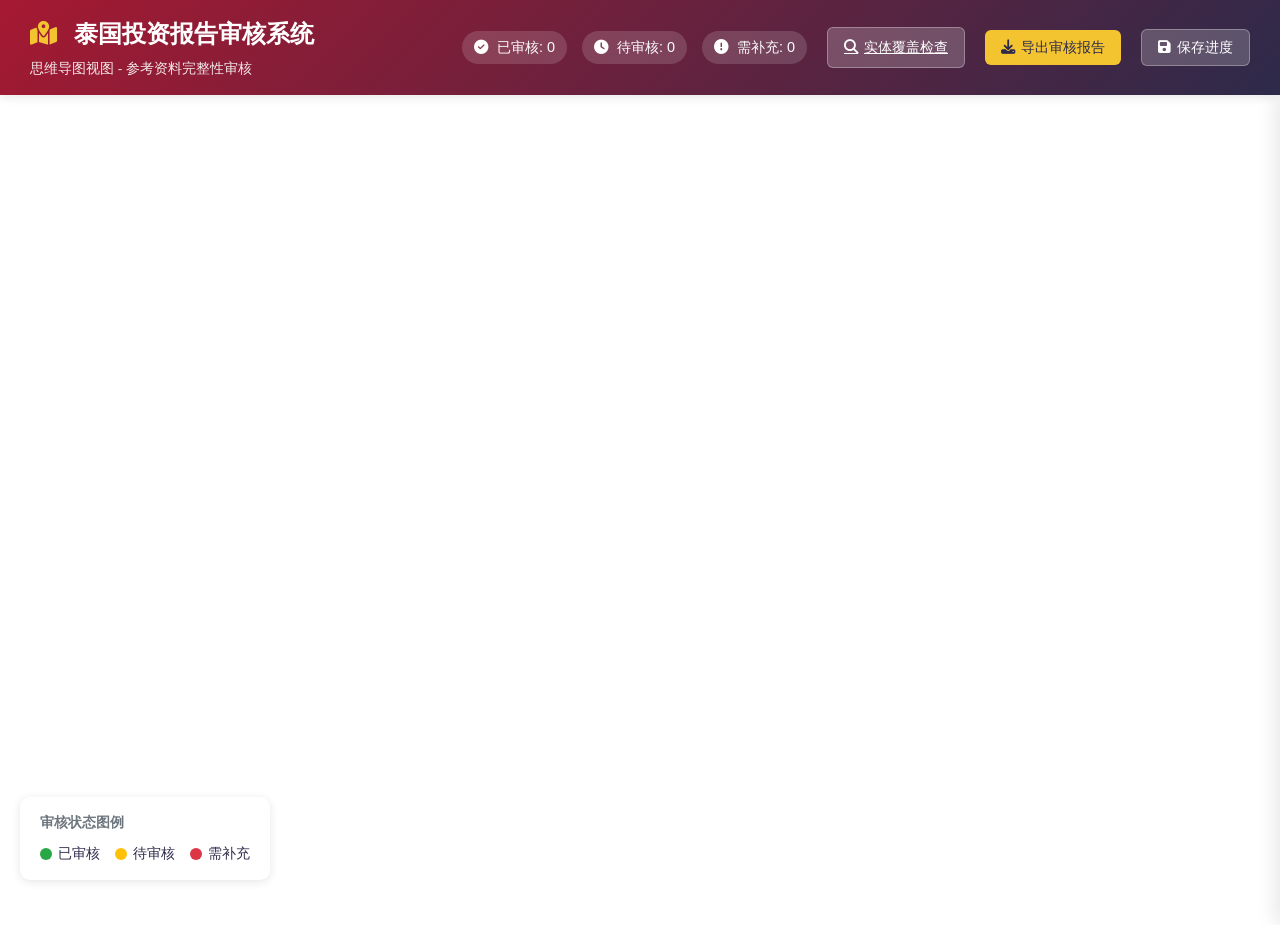
==== commit 6a09096c: "refactor: 恢复原始设计，参考文献审核集成在思维导图中" ====
--- a/index.html
+++ b/index.html
@@ -3,7 +3,7 @@
 <head>
     <meta charset="UTF-8">
     <meta name="viewport" content="width=device-width, initial-scale=1.0">
-    <title>泰国政策报告 - 多文档审核系统</title>
+    <title>泰国投资报告 - 思维导图审核系统</title>
     <link rel="stylesheet" href="styles.css">
     <link rel="stylesheet" href="https://cdnjs.cloudflare.com/ajax/libs/font-awesome/6.4.0/css/all.min.css">
 </head>
@@ -12,27 +12,20 @@
         <!-- 顶部导航栏 -->
         <header class="header">
             <div class="header-left">
-                <h1><i class="fas fa-map-marked-alt"></i> 泰国政策报告审核系统</h1>
-                <span class="subtitle">多文档思维导图 - 政策事件审核</span>
+                <h1><i class="fas fa-map-marked-alt"></i> 泰国投资报告审核系统</h1>
+                <span class="subtitle">思维导图视图 - 参考资料完整性审核</span>
             </div>
             <div class="header-right">
                 <div class="stats">
-                    <span class="stat-item"><i class="fas fa-file"></i> 文档: <strong>3</strong></span>
-                    <span class="stat-item"><i class="fas fa-list"></i> 章节: <span id="total-sections">0</span></span>
-                    <span class="stat-item"><i class="fas fa-bolt"></i> 事件: <span id="total-events">0</span></span>
                     <span class="stat-item"><i class="fas fa-check-circle"></i> 已审核: <span id="reviewed-count">0</span></span>
                     <span class="stat-item"><i class="fas fa-clock"></i> 待审核: <span id="pending-count">0</span></span>
                     <span class="stat-item"><i class="fas fa-exclamation-circle"></i> 需补充: <span id="need-more-count">0</span></span>
                 </div>
-                <a href="links.html" class="btn btn-secondary"><i class="fas fa-link"></i> 参考文献审核</a>
                 <a href="entities.html" class="btn btn-secondary"><i class="fas fa-search"></i> 实体覆盖检查</a>
                 <button id="export-btn" class="btn btn-primary"><i class="fas fa-download"></i> 导出审核报告</button>
                 <button id="save-btn" class="btn btn-secondary"><i class="fas fa-save"></i> 保存进度</button>
             </div>
         </header>
-
-        <!-- 文档标签页 -->
-        <div class="tab-bar" id="tab-bar"></div>
 
         <!-- 主内容区 -->
         <main class="main-content">
@@ -78,12 +71,12 @@
                 <button class="close-btn" id="close-modal"><i class="fas fa-times"></i></button>
             </div>
             <div class="modal-body">
-                <textarea id="note-text" placeholder="输入审核注释...&#10;&#10;例如：&#10;- 该政策已过时，需要更新&#10;- 缺少2026年最新数据&#10;- 建议补充泰国东部经济走廊最新政策"></textarea>
+                <textarea id="note-text" placeholder="输入审核注释...&#10;&#10;例如：&#10;- 该链接内容已过时，需要更新&#10;- 缺少2024年最新数据&#10;- 建议补充泰国东部经济走廊最新政策"></textarea>
                 <div class="note-tags">
                     <label>快速标签：</label>
                     <button class="tag-btn" data-tag="需要更新">需要更新</button>
                     <button class="tag-btn" data-tag="内容缺失">内容缺失</button>
-                    <button class="tag-btn" data-tag="政策过时">政策过时</button>
+                    <button class="tag-btn" data-tag="链接失效">链接失效</button>
                     <button class="tag-btn" data-tag="建议补充">建议补充</button>
                 </div>
             </div>
@@ -94,9 +87,48 @@
         </div>
     </div>
 
+    <!-- 对比模态框 -->
+    <div class="modal" id="compare-modal">
+        <div class="modal-content modal-wide">
+            <div class="modal-header">
+                <h3><i class="fas fa-columns"></i> 内容对比</h3>
+                <button class="close-btn" id="close-compare"><i class="fas fa-times"></i></button>
+            </div>
+            <div class="modal-body compare-body">
+                <div class="compare-panel">
+                    <h4>报告原文</h4>
+                    <div class="compare-content" id="original-content"></div>
+                </div>
+                <div class="compare-panel">
+                    <h4>参考资料内容</h4>
+                    <div class="compare-content" id="reference-content">
+                        <div class="fetch-loading">
+                            <i class="fas fa-spinner fa-spin"></i>
+                            <p>正在获取参考资料...</p>
+                        </div>
+                    </div>
+                </div>
+            </div>
+            <div class="modal-footer">
+                <div class="compare-actions">
+                    <label>
+                        <input type="checkbox" id="coverage-complete"> 信息已完整覆盖
+                    </label>
+                    <label>
+                        <input type="checkbox" id="coverage-partial"> 部分覆盖，需要补充
+                    </label>
+                    <label>
+                        <input type="checkbox" id="coverage-missing"> 未覆盖，需添加新事件
+                    </label>
+                </div>
+                <button class="btn btn-primary" id="save-compare">保存评估</button>
+            </div>
+        </div>
+    </div>
+
     <script src="https://d3js.org/d3.v7.min.js"></script>
-    <script src="data_tabs.js"></script>
-    <script src="mindmap_tabs.js"></script>
-    <script src="app_tabs.js"></script>
+    <script src="data.js"></script>
+    <script src="mindmap.js"></script>
+    <script src="app.js"></script>
 </body>
 </html>
